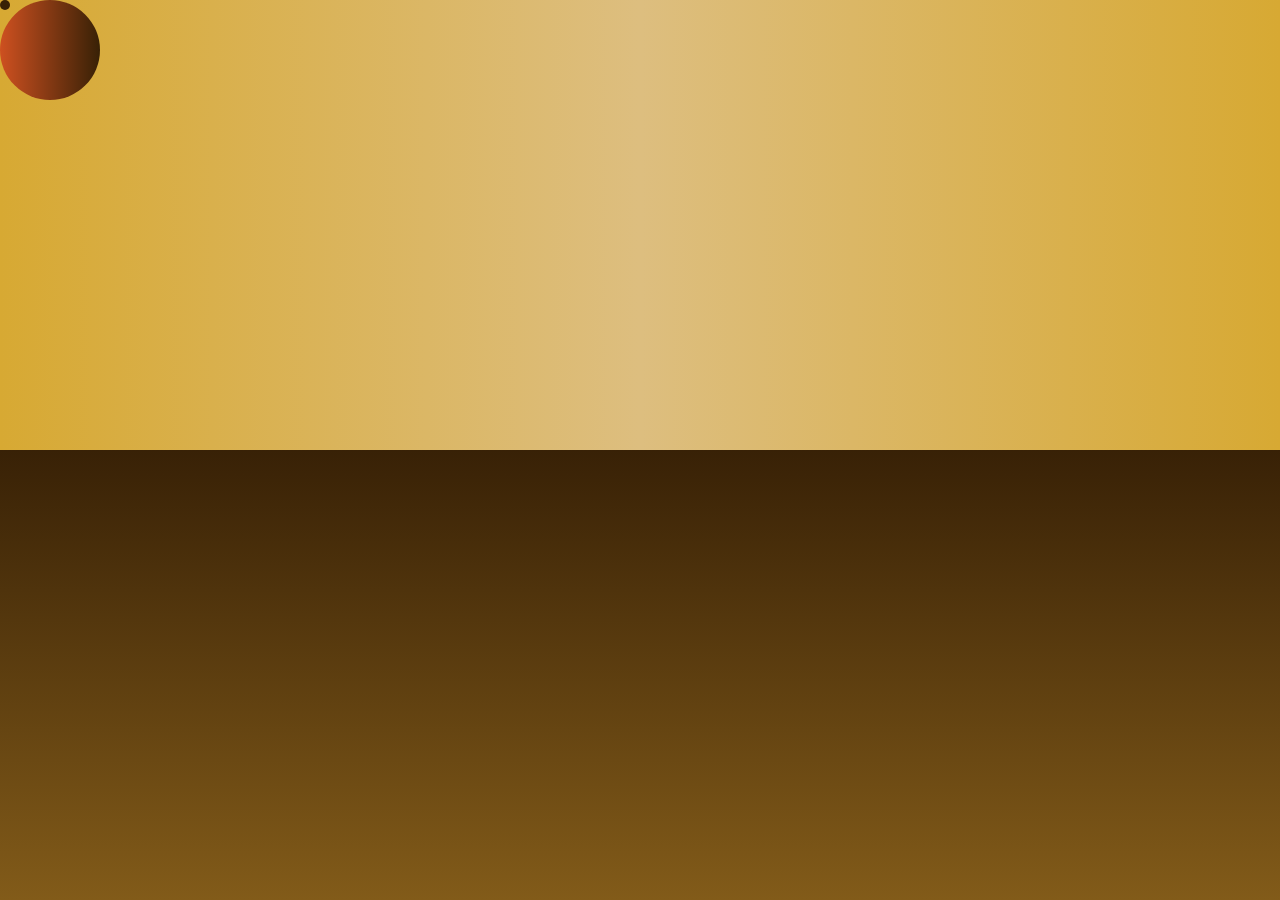
==== index.html @ 27f949d3 "Began on the first orange, the table and the background" ====
<!DOCTYPE html>
<html>
<head>
	<title></title>
	<link rel="stylesheet" type="text/css" href="css/style.css">

<meta name="viewport" content="width=device-width, initial-scale=1.0">

</head>

<body>
  <div class="orange-1">
    <div class="stem-hole-1"></div>
  </div>
  <div class="orange-2">
    <div class="stem-hole-2"></div>
  </div>
  <div class="orange-3"></div>
  <div class="orange-4"></div>

  <div class="table"></div>
</body>
</html>
---- css/style.css ----
* {
    margin: 0;
    padding: 0;
}

body {
    background-image: linear-gradient(to right, #D7A933, #DDBE7F, #D7A933);
    height: 100vh;
    width: 100vw;
}


.orange-1 {
    background-image: linear-gradient(to right, #CE5020, #382106);
    border-radius: 50%;
    height: 100px;
    width: 100px;
}

.stem-hole-1 {
    background-color: #382106;
    border-radius: 50%;
    height: 10px;
    width: 10px;
}

.table {
    background-image: linear-gradient(to bottom, #382106, #825B19);
    height: 50vh;
    width: 100vw;
    position: absolute;
    bottom: 0;
}
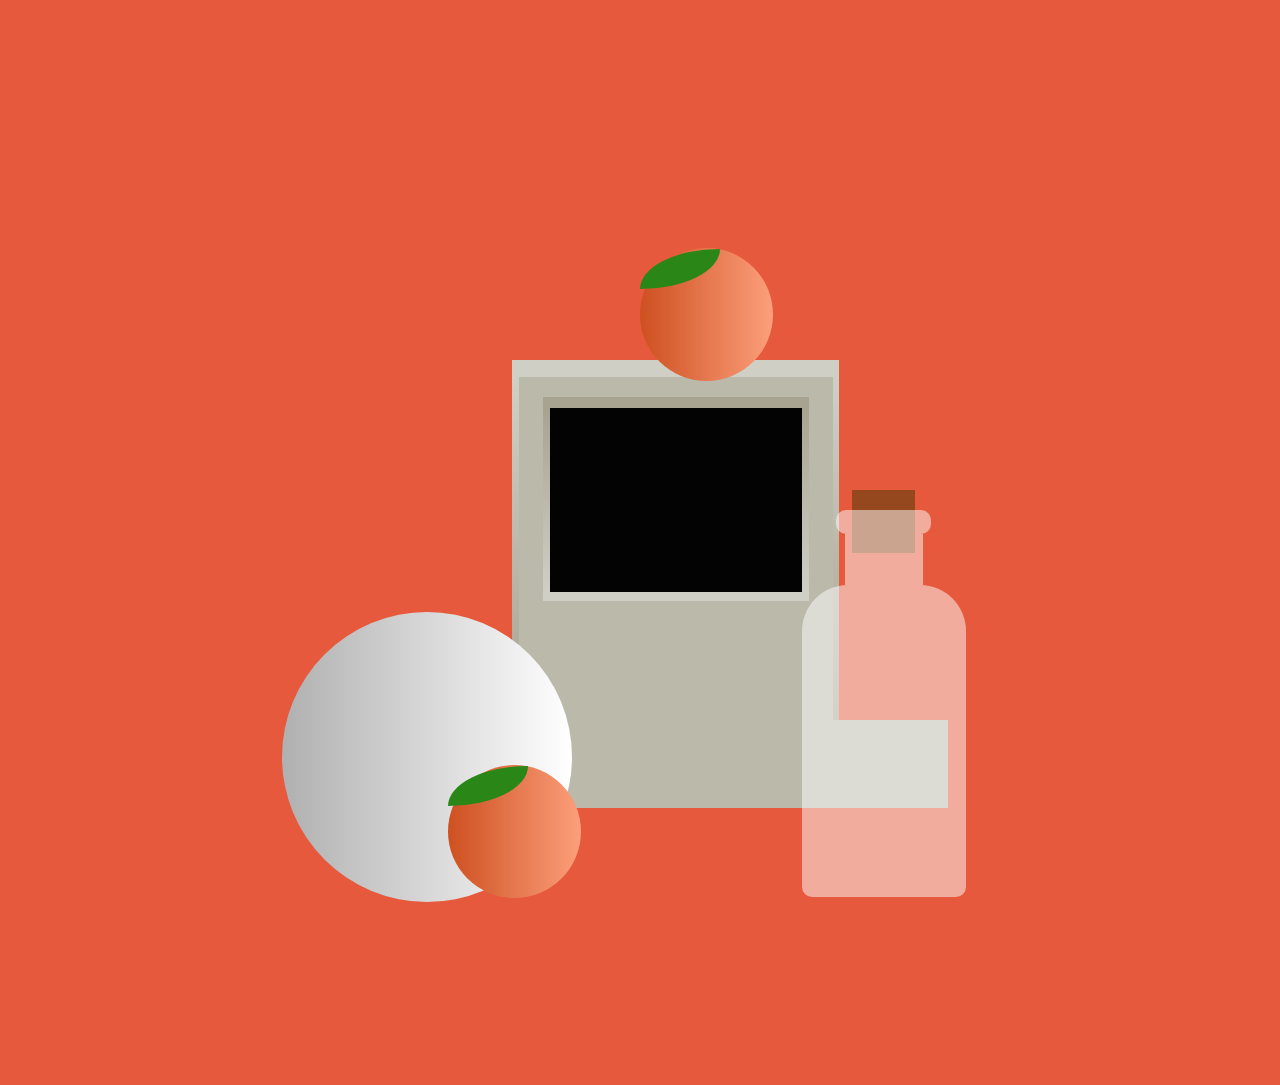
==== commit 74f64e72: "Still life semi finished" ====
--- a/index.html
+++ b/index.html
@@ -10,15 +10,54 @@
 </head>
 
 <body>
+
+<div class="bottle">
+  <div class="cork"></div>
+  <div class="bottle-lip"></div>
+  <div class="bottle-neck"></div>
+  <div class="bottle-body"></div>
+</div>
+
   <div class="orange-1">
-    <div class="stem-hole-1"></div>
+    <div class="leaf-1"></div>
   </div>
+
   <div class="orange-2">
-    <div class="stem-hole-2"></div>
+    <div class="leaf-2"></div>
   </div>
-  <div class="orange-3"></div>
-  <div class="orange-4"></div>
 
-  <div class="table"></div>
+  <div class="computer">
+    <div class="top-bar"></div>
+
+    <div class="middle-section">
+      <div class="left-bar"></div>
+
+      <div class="screen">
+        <div class="top-screen-bar"></div>
+
+        <div class="middle-screen">
+          <div class="left-screen-bar"></div>
+          <div class="right-screen-bar"></div>
+        </div>
+        
+
+        <div class="bottom-screen-bar"></div>
+      </div>
+
+      <div class="right-bar"></div>
+    </div>
+
+    <div class="lower-middle">
+      <div class="logo"></div>
+      <div class="disc"></div>
+    </div>
+
+    <div class="bottom-bar"></div>
+  </div>
+
+  <div class="keyboard"></div>
+
+  <div class="sphere"></div>
+
 </body>
 </html>
--- a/css/style.css
+++ b/css/style.css
@@ -4,30 +4,224 @@
 }
 
 body {
-    background-image: linear-gradient(to right, #D7A933, #DDBE7F, #D7A933);
+    background-color: #E6593C;
     height: 100vh;
     width: 100vw;
 }
 
+.bottle {
+    display: flex;
+    flex-direction: column;
+    align-items: center;
+    height: 500px;
+    width: 500px;
+    position: absolute;
+    top: 65%;
+    left: 49.5%;
+    z-index: 2;
+}
+
+.cork {
+    background-color: #95481e;
+    height: 63px;
+    width: 63px;
+    top: -95px;
+    position: absolute;
+}
+
+.bottle-lip {
+    background-color: #ffffff;
+    opacity: 0.5;
+    height: 24px;
+    width: 95px;
+    position: absolute;
+    top: -75px;
+    border-radius: 10px 10px 10px 10px;
+}
+
+.bottle-neck {
+    background-color: #ffffff;
+    opacity: 0.5;
+    height: 51px;
+    width: 78px;
+    top: -51px;
+    position: absolute;
+}
+
+.bottle-body {
+    background-color: #ffffff;
+    opacity: 0.5;
+    height: 312px;
+    width: 164px;
+    border-radius: 46px 46px 10px 10px;
+    position: absolute;
+}
+
+
 
 .orange-1 {
-    background-image: linear-gradient(to right, #CE5020, #382106);
+    background-image: linear-gradient(to right, #CE5020, #fc9f7b);
     border-radius: 50%;
-    height: 100px;
+    height: 133px;
+    width: 133px;
+    position: absolute;
+    top: 27.5%;
+    left: 50%;
+    z-index: 2;
+}
+
+.orange-2 {
+    background-image: linear-gradient(to right, #CE5020, #fc9f7b);
+    border-radius: 50%;
+    height: 133px;
+    width: 133px;
+    position: absolute;
+    top: 85%;
+    left: 35%;
+    z-index: 2;
+}
+
+.leaf-1, .leaf-2 {
+    background-color: #2a8717;
+    border-radius: 100% 0px;
+    height: 80px;
+    width: 80px;
+    margin-top: -14.2%;
+    align-items: center;
+    z-index: 2;
+    transform: scaleY(0.5);
+}
+
+.computer {
+    background-color: #BBB9AA;
+    height: 384px;
+    width: 327px;
+    position: absolute;
+    top: 40%;
+    left: 40%;
+    display: flex;
+    flex-direction: column;
+    z-index: 0;
+}
+
+
+.top-bar {
+    background-color: #cfcfc6;
+    height: 17px;
+    width: 327px;
+    z-index: 0;
+}
+
+.middle-section {
+    display: flex;
+    flex-direction: row;
+    justify-content: center;
+    z-index: 0;
+}
+
+.right-bar, .left-bar {
+    background: linear-gradient(to top, #a8a291, #cfcfc6);
+    height: 347px;
+    width: 6.5px;
+    z-index: 0;
+}
+
+
+.screen {
+    background-color: #030303;
+    height: 204px;
+    width: 266px;
+    margin-top: 20px;
+    margin-bottom: 40px;
+    margin-left: 24px;
+    margin-right: 24px;
+    display: flex;
+    flex-direction: column; 
+    z-index: 0;
+}
+
+.bottom-bar {
+    background-color: #a8a291;
+    height: 20px;
+    width: 327px;
+    z-index: 0;
+}
+
+
+.top-screen-bar {
+    background-color: #a8a291;
+    height: 11px;
+    width: 266px;
+    z-index: 0;
+} 
+
+.middle-screen {
+    display: flex;
+    flex-direction: row;
+    justify-content: center;
+    z-index: 0;
+}
+
+.right-screen-bar {
+    background: linear-gradient(to top, #cfcfc6, #a8a291);
+    height: 184px;
+    width: 7px;
+    margin-left: 126px;
+    z-index: 0;
+} 
+
+.left-screen-bar {
+    background: linear-gradient(to top, #cfcfc6, #a8a291);
+    height: 184px;
+    width: 7px;
+    margin-right: 126px;
+    z-index: 0;
+}
+
+
+.bottom-screen-bar {
+    background-color: #cfcfc6;
+    height: 9px;
+    width: 266px;
+    z-index: 0;
+}
+
+.keyboard {
+    background-color: #BBB9AA;
+    height: 88px;
+    width: 481px;
+    position: absolute;
+    top: 80%;
+    left: 36.5%;
+    z-index: 0;
+}
+
+.sphere {
+    background: linear-gradient(to right, #b0b0b0, #ffffff);
+    height: 290px;
+    width: 290px;
+    position: absolute;
+    top: 68%;
+    left: 22%;
+    z-index: 0;
+    border-radius: 100%;
+
+}
+/*
+.lower-middle {
+    display: flex;
+    flex-direction: row;
+    justify-content: center;
+}
+
+.logo {
+    background-color: #a8a291;
+    height: 15px;
+    width: 15px;
+}
+
+.disc {
+    background-color: #000000;
+    height: 10px;
     width: 100px;
-}
-
-.stem-hole-1 {
-    background-color: #382106;
-    border-radius: 50%;
-    height: 10px;
-    width: 10px;
-}
-
-.table {
-    background-image: linear-gradient(to bottom, #382106, #825B19);
-    height: 50vh;
-    width: 100vw;
-    position: absolute;
-    bottom: 0;
 }
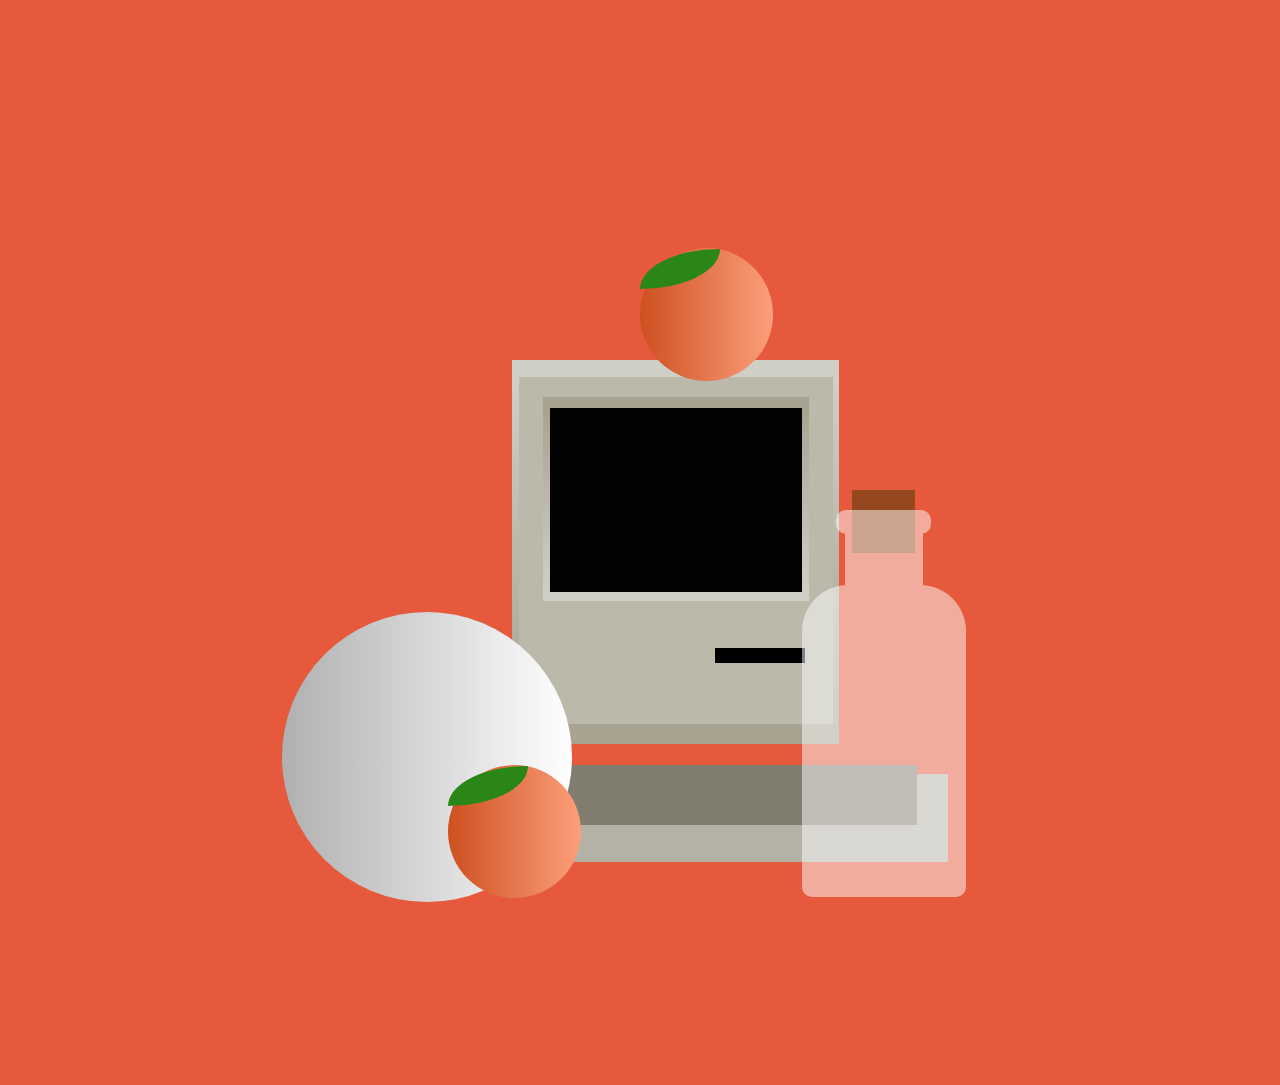
==== commit bdc24bcf: "Added disc and keys" ====
--- a/index.html
+++ b/index.html
@@ -40,22 +40,19 @@
           <div class="right-screen-bar"></div>
         </div>
         
-
         <div class="bottom-screen-bar"></div>
       </div>
 
       <div class="right-bar"></div>
     </div>
 
-    <div class="lower-middle">
-      <div class="logo"></div>
-      <div class="disc"></div>
-    </div>
+    <div class="disc-drive"></div>
 
     <div class="bottom-bar"></div>
   </div>
 
   <div class="keyboard"></div>
+  <div class="keys"></div>
 
   <div class="sphere"></div>
 
--- a/css/style.css
+++ b/css/style.css
@@ -186,14 +186,34 @@
     z-index: 0;
 }
 
+
+.disc-drive {
+    background-color: #000000;
+    height: 15px;
+    width: 90px;
+    position: absolute;
+    top: 75%;
+    left: 62%;
+    z-index: 0;
+}
+
 .keyboard {
-    background-color: #BBB9AA;
+    background-color: #b4b2a7;
     height: 88px;
     width: 481px;
     position: absolute;
-    top: 80%;
+    top: 86%;
     left: 36.5%;
     z-index: 0;
+}
+
+.keys {
+    background-color: #817d6e;
+    height: 60px;
+    width: 450px;
+    position: absolute;
+    top: 85%;
+    left: 36.5%;
 }
 
 .sphere {
@@ -206,22 +226,4 @@
     z-index: 0;
     border-radius: 100%;
 
-}
-/*
-.lower-middle {
-    display: flex;
-    flex-direction: row;
-    justify-content: center;
-}
-
-.logo {
-    background-color: #a8a291;
-    height: 15px;
-    width: 15px;
-}
-
-.disc {
-    background-color: #000000;
-    height: 10px;
-    width: 100px;
 }
